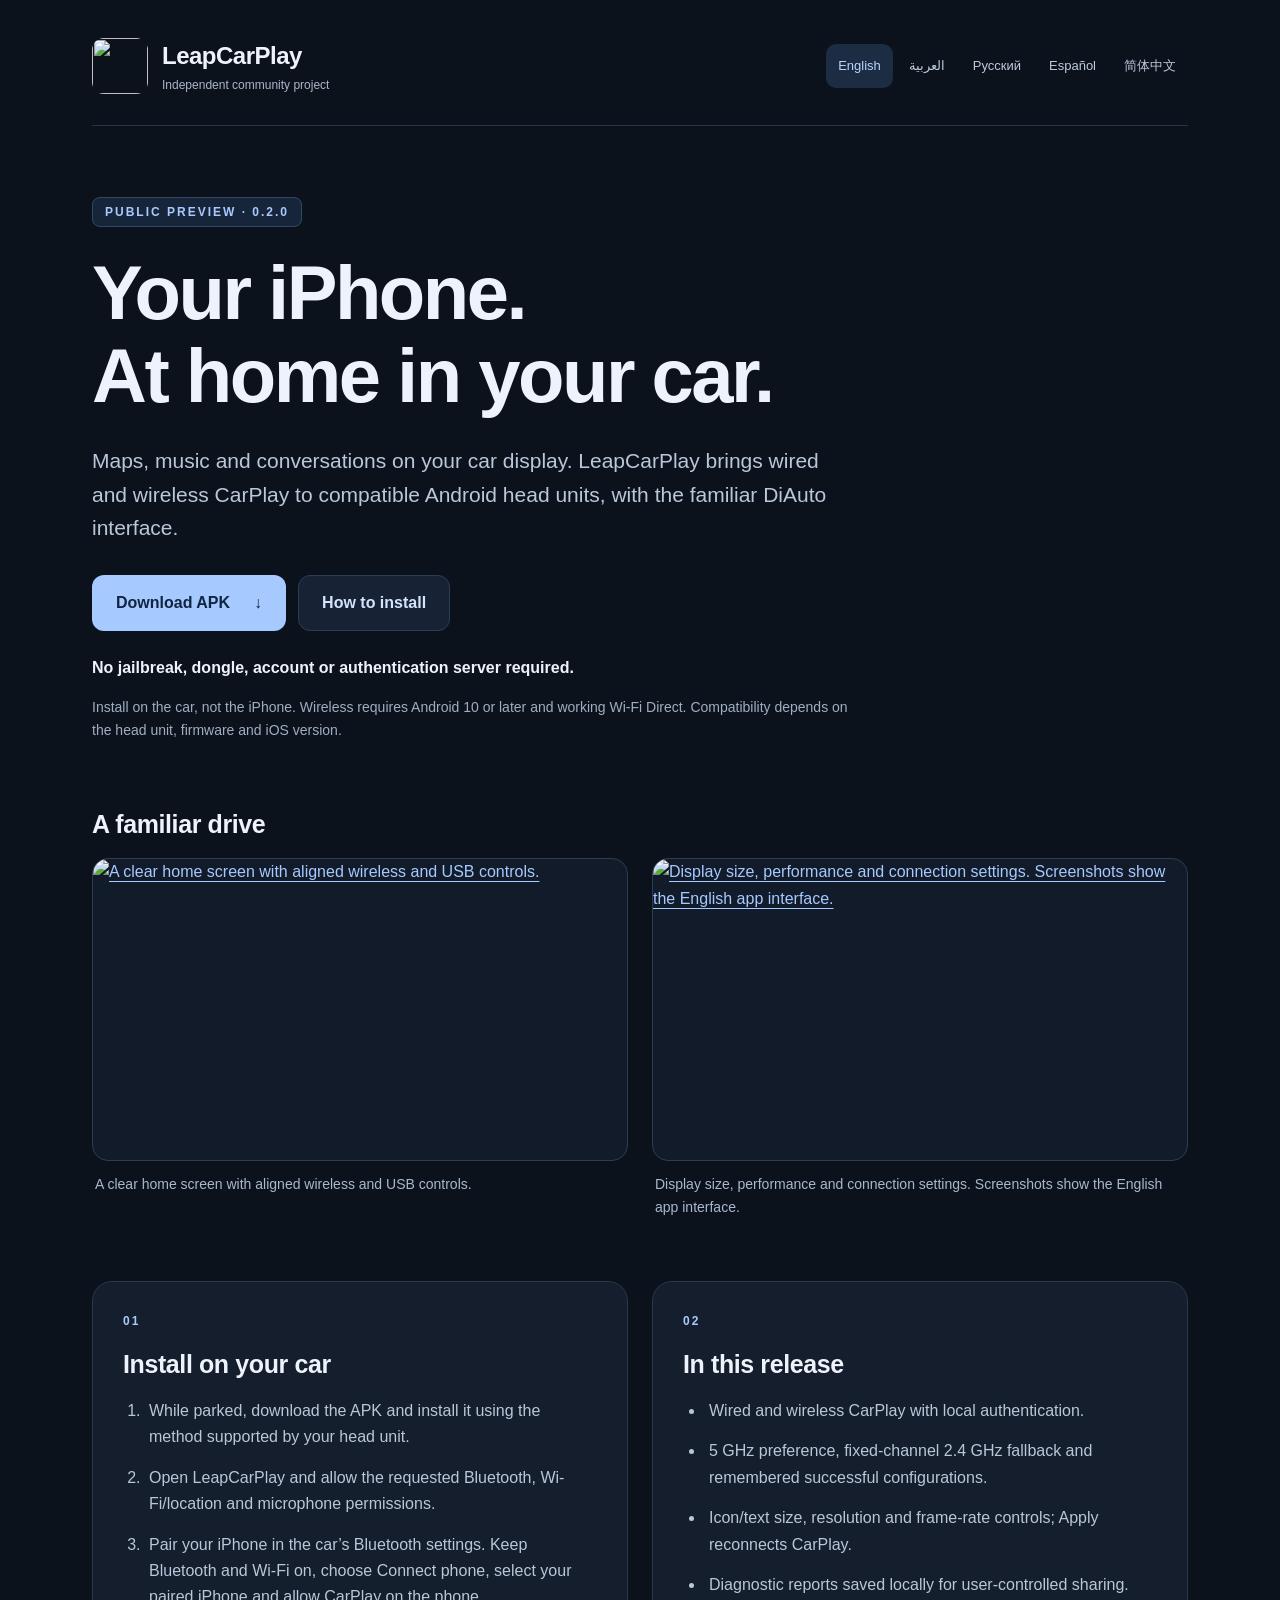
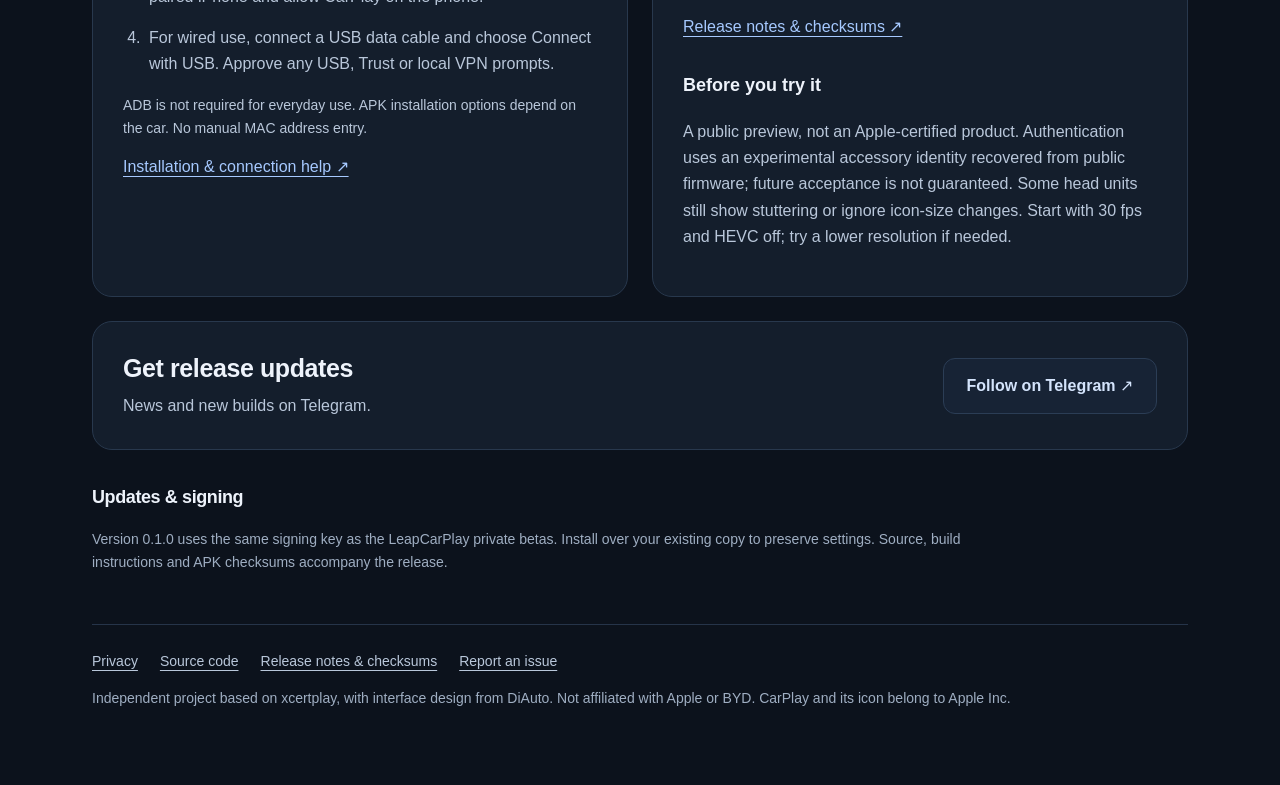
==== site/index.html @ 029c4979 "Rebrand fork as LeapCarPlay" ====
<!doctype html>
<html lang="en" dir="ltr"><head><meta charset="utf-8"><meta name="viewport" content="width=device-width,initial-scale=1">
<title>LeapCarPlay · Download APK</title><meta name="description" content="Maps, music and conversations on your car display. LeapCarPlay brings wired and wireless CarPlay to compatible Android head units, with the familiar DiAuto interface."><meta name="theme-color" content="#0c121c">
<link rel="icon" href="./assets/icon.png"><link rel="stylesheet" href="./assets/site.css"><link rel="canonical" href="https://shihabal3amri.github.io/DiPlay/"><link rel="alternate" hreflang="en" href="https://shihabal3amri.github.io/DiPlay/"><link rel="alternate" hreflang="ar" href="https://shihabal3amri.github.io/DiPlay/ar/"><link rel="alternate" hreflang="ru" href="https://shihabal3amri.github.io/DiPlay/ru/"><link rel="alternate" hreflang="es" href="https://shihabal3amri.github.io/DiPlay/es/"><link rel="alternate" hreflang="zh-Hans" href="https://shihabal3amri.github.io/DiPlay/zh-Hans/">
<meta property="og:title" content="LeapCarPlay — CarPlay for compatible Android head units"><meta property="og:description" content="No jailbreak, dongle, account or authentication server required."><meta property="og:image" content="https://shihabal3amri.github.io/DiPlay/assets/home.png"><meta property="og:url" content="https://shihabal3amri.github.io/DiPlay/"><meta property="og:type" content="website">
</head><body><main>
<header><a class="brand" href="./"><img src="./assets/icon.png" width="56" height="56" alt=""><span><strong>LeapCarPlay</strong><small>Independent community project</small></span></a><nav class="languages" aria-label="Language"><a href="./" lang="en" hreflang="en" dir="auto" aria-current="page">English</a><a href="./ar/" lang="ar" hreflang="ar" dir="auto">العربية</a><a href="./ru/" lang="ru" hreflang="ru" dir="auto">Русский</a><a href="./es/" lang="es" hreflang="es" dir="auto">Español</a><a href="./zh-Hans/" lang="zh-Hans" hreflang="zh-Hans" dir="auto">简体中文</a></nav></header>
<section class="hero"><span class="badge">PUBLIC PREVIEW · <bdi>0.2.0</bdi></span><h1>Your iPhone.<br>At home in your car.</h1><p class="intro">Maps, music and conversations on your car display. LeapCarPlay brings wired and wireless CarPlay to compatible Android head units, with the familiar DiAuto interface.</p><div class="actions"><a class="button" href="https://github.com/shihabal3amri/DiPlay/releases/download/v0.2.0/DiPlay-0.2.0.apk">Download APK <span aria-hidden="true">↓</span></a><a class="button secondary" href="#install">How to install</a></div><p class="promise">No jailbreak, dongle, account or authentication server required.</p><p class="note">Install on the car, not the iPhone. Wireless requires Android 10 or later and working Wi-Fi Direct. Compatibility depends on the head unit, firmware and iOS version.</p></section>
<section class="gallery"><h2>A familiar drive</h2><div class="screens"><figure><a href="./assets/home.png"><img src="./assets/home.png" width="1920" height="1080" loading="lazy" alt="A clear home screen with aligned wireless and USB controls."></a><figcaption>A clear home screen with aligned wireless and USB controls.</figcaption></figure><figure><a href="./assets/settings.png"><img src="./assets/settings.png" width="1920" height="1080" loading="lazy" alt="Display size, performance and connection settings. Screenshots show the English app interface."></a><figcaption>Display size, performance and connection settings. Screenshots show the English app interface.</figcaption></figure></div></section>
<div class="grid"><section class="card" id="install"><span class="eyebrow">01</span><h2>Install on your car</h2><ol><li>While parked, download the APK and install it using the method supported by your head unit.</li><li>Open LeapCarPlay and allow the requested Bluetooth, Wi-Fi/location and microphone permissions.</li><li>Pair your iPhone in the car’s Bluetooth settings. Keep Bluetooth and Wi-Fi on, choose Connect phone, select your paired iPhone and allow CarPlay on the phone.</li><li>For wired use, connect a USB data cable and choose Connect with USB. Approve any USB, Trust or local VPN prompts.</li></ol><p class="note">ADB is not required for everyday use. APK installation options depend on the car. No manual MAC address entry.</p><a href="https://github.com/shihabal3amri/DiPlay/blob/main/docs/INSTALL.md">Installation &amp; connection help ↗</a></section>
<section class="card"><span class="eyebrow">02</span><h2>In this release</h2><ul><li>Wired and wireless CarPlay with local authentication.</li><li>5 GHz preference, fixed-channel 2.4 GHz fallback and remembered successful configurations.</li><li>Icon/text size, resolution and frame-rate controls; Apply reconnects CarPlay.</li><li>Diagnostic reports saved locally for user-controlled sharing.</li></ul><a href="https://github.com/shihabal3amri/DiPlay/releases/tag/v0.2.0">Release notes &amp; checksums ↗</a><h3>Before you try it</h3><p>A public preview, not an Apple-certified product. Authentication uses an experimental accessory identity recovered from public firmware; future acceptance is not guaranteed. Some head units still show stuttering or ignore icon-size changes. Start with 30 fps and HEVC off; try a lower resolution if needed.</p></section></div>
<section class="card updates"><div><h2>Get release updates</h2><p>News and new builds on Telegram.</p></div><a class="button secondary" href="https://t.me/byd_localized">Follow on Telegram ↗</a></section>
<section class="signing"><h2>Updates &amp; signing</h2><p>Version 0.1.0 uses the same signing key as the LeapCarPlay private betas. Install over your existing copy to preserve settings. Source, build instructions and APK checksums accompany the release.</p></section>
<footer><nav><a href="https://github.com/shihabal3amri/DiPlay/blob/main/docs/PRIVACY.md">Privacy</a><a href="https://github.com/shihabal3amri/DiPlay">Source code</a><a href="https://github.com/shihabal3amri/DiPlay/releases/tag/v0.2.0">Release notes &amp; checksums</a><a href="https://github.com/shihabal3amri/DiPlay/issues">Report an issue</a></nav><p>Independent project based on xcertplay, with interface design from DiAuto. Not affiliated with Apple or BYD. CarPlay and its icon belong to Apple Inc.</p></footer>
</main></body></html>
---- site/assets/site.css ----
:root{color-scheme:dark;font-family:Inter,-apple-system,BlinkMacSystemFont,"Segoe UI",Arial,sans-serif;background:#0c121c;color:#eef3fb;font-synthesis:none}*{box-sizing:border-box}html{scroll-behavior:smooth}body{margin:0;line-height:1.65}main{max-width:1160px;margin:auto;padding:36px 32px}a{color:#a6c9ff;text-underline-offset:4px}a:focus-visible{outline:3px solid #a6c9ff;outline-offset:5px}header{display:flex;align-items:center;justify-content:space-between;gap:24px;flex-wrap:wrap;padding-bottom:30px;border-bottom:1px solid #263449}.brand{display:flex;align-items:center;gap:14px;text-decoration:none;color:inherit}.brand strong{font-size:24px;letter-spacing:-.5px}.brand small{display:block;color:#a8b7cb;font-size:12px}.languages{display:flex;flex-wrap:wrap;gap:4px}.languages a{font-size:13px;min-height:44px;display:flex;align-items:center;padding:8px 12px;border-radius:10px;text-decoration:none;color:#bdcadd}.languages a[aria-current]{background:#1b2c43;color:#b9d5ff}.hero{padding:72px 0 52px;max-width:850px}.badge,.eyebrow{font-size:12px;font-weight:700;letter-spacing:2px;color:#aacaff}.badge{padding:7px 12px;background:#17253a;border:1px solid #304766;border-radius:8px}h1{font-size:clamp(40px,6.5vw,76px);line-height:1.1;letter-spacing:-2.5px;margin:26px 0}h2{font-size:25px;line-height:1.3;letter-spacing:-.4px;margin:0 0 18px}h3{font-size:18px;margin-top:30px}.intro{font-size:21px;line-height:1.6;color:#b9c7db;max-width:740px}.actions{display:flex;gap:12px;flex-wrap:wrap;margin:30px 0 24px}.button{display:inline-flex;align-items:center;justify-content:center;gap:24px;background:#a6c9ff;color:#102542;border:1px solid transparent;border-radius:12px;padding:14px 23px;min-height:52px;text-decoration:none;font-weight:650}.button:hover{background:#bed8ff}.button.secondary{background:#172335;border-color:#2b3d55;color:#d4e4fc}.button.secondary:hover{background:#223650}.promise{font-size:16px;font-weight:600;margin-bottom:8px}.note{font-size:14px;color:#9faec2;max-width:760px}.gallery{margin-bottom:50px}.screens{display:grid;grid-template-columns:1fr 1fr;gap:24px}figure{margin:0;min-width:0}figure:first-child{grid-column:1/-1}figure img{width:100%;height:auto;display:block;border:1px solid #2c3d53;border-radius:16px;background:#121b29}figcaption{font-size:14px;color:#a8b8ce;padding:12px 3px}.grid{display:grid;grid-template-columns:1fr 1fr;gap:24px}.card{background:#141e2c;border:1px solid #28384d;border-radius:20px;padding:30px}.eyebrow{display:block;margin-bottom:16px}li{padding-inline-start:4px;margin-bottom:14px}ol,ul{padding-inline-start:22px;color:#b9c7da}.card p{color:#b9c7da}.updates{display:flex;align-items:center;justify-content:space-between;gap:28px;margin-top:24px}.updates h2{margin-bottom:8px}.updates p{margin:0}.updates .button{flex-shrink:0}.signing{padding:36px 0;max-width:900px}.signing h2{font-size:18px}.signing p,footer{font-size:14px;color:#9faec2}footer{border-top:1px solid #263449;padding:25px 0}footer nav{display:flex;flex-wrap:wrap;gap:22px}footer a{color:#b9c7da}html[dir=rtl] h1{letter-spacing:0;line-height:1.3}html[dir=rtl] .badge{letter-spacing:0}@media(max-width:700px){main{padding:24px 20px}.hero{padding:42px 0 30px}h1{letter-spacing:-1px}.intro{font-size:18px}.screens,.grid{grid-template-columns:1fr}.card{padding:24px}.updates{align-items:flex-start;flex-direction:column}header{gap:18px}.languages a{padding:8px 10px}.gallery{margin-bottom:32px}}@media(prefers-reduced-motion:reduce){html{scroll-behavior:auto}}

/* LeapCarPlay: two actual app screenshots, equal columns. */
figure:first-child{grid-column:auto}.brand img{border-radius:12px}html[dir=rtl] .eyebrow{letter-spacing:0}@media(max-width:700px){figure:first-child{grid-column:1/-1}}
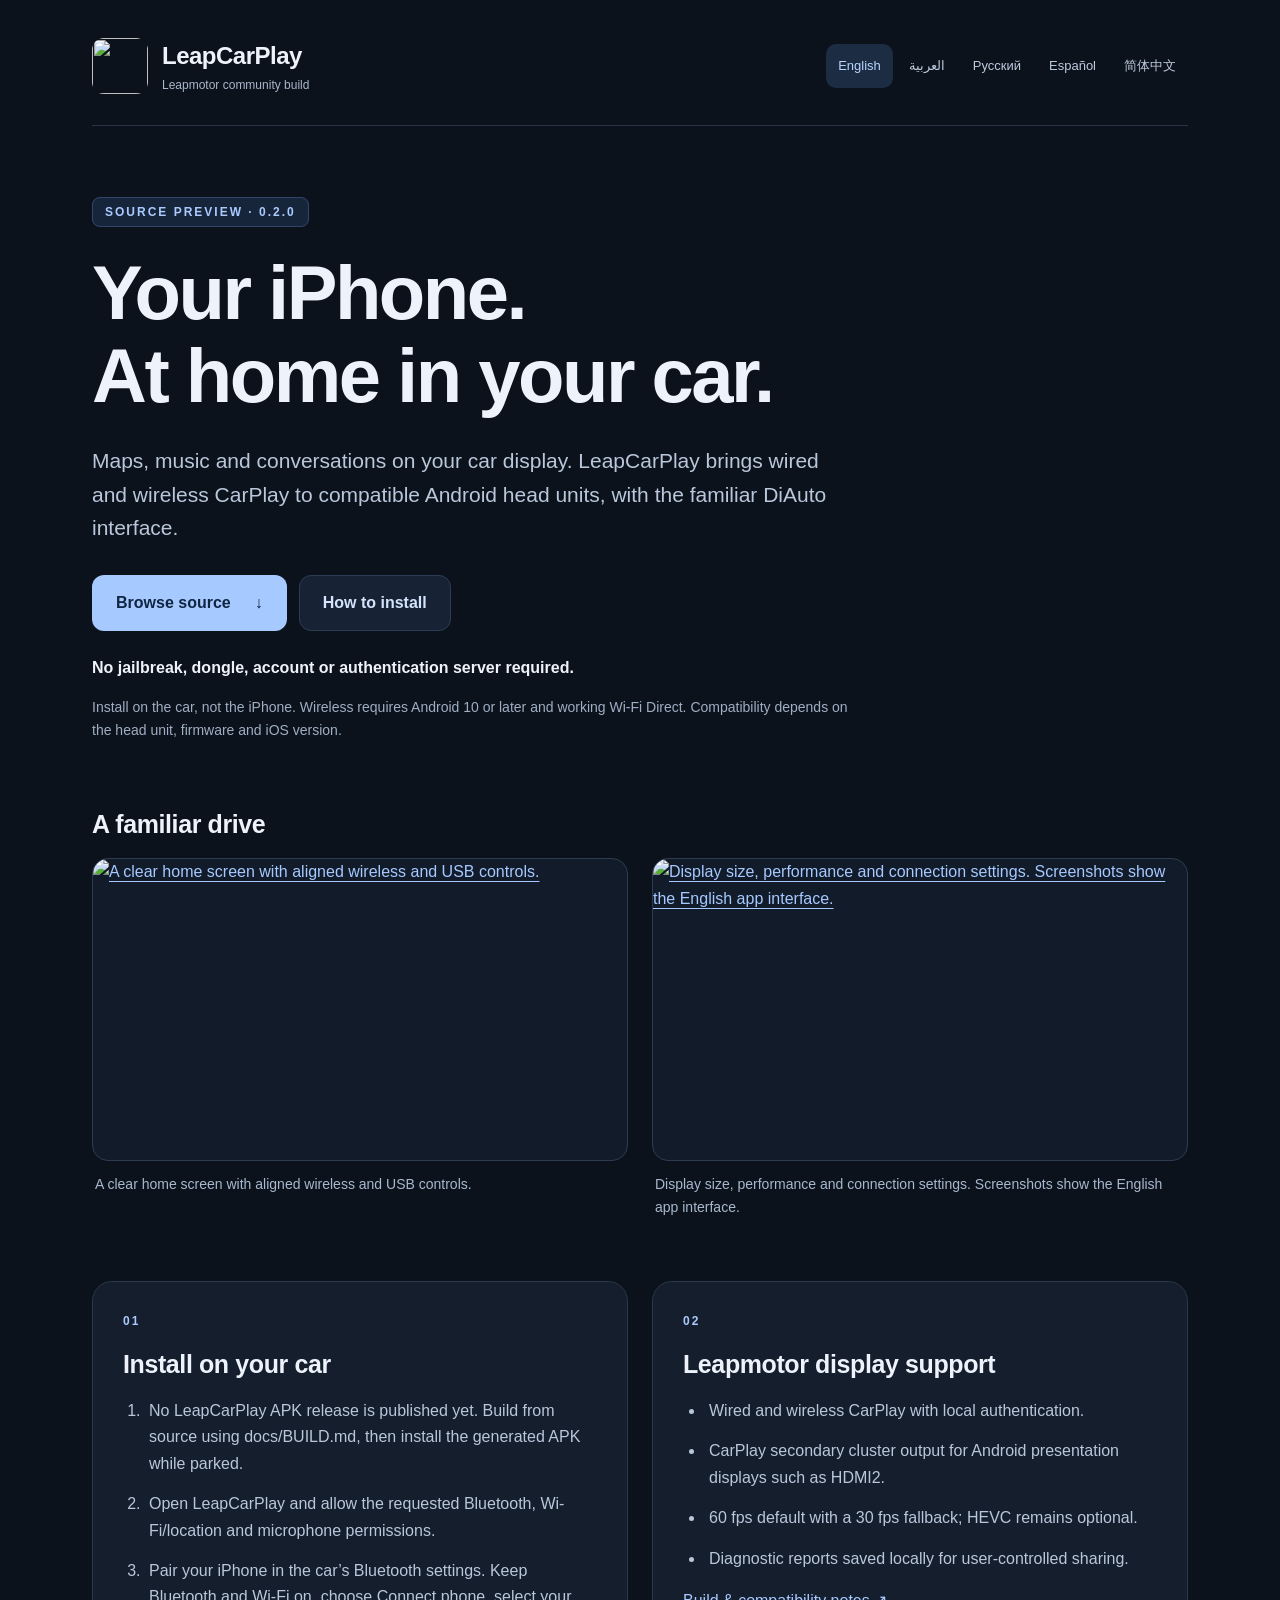
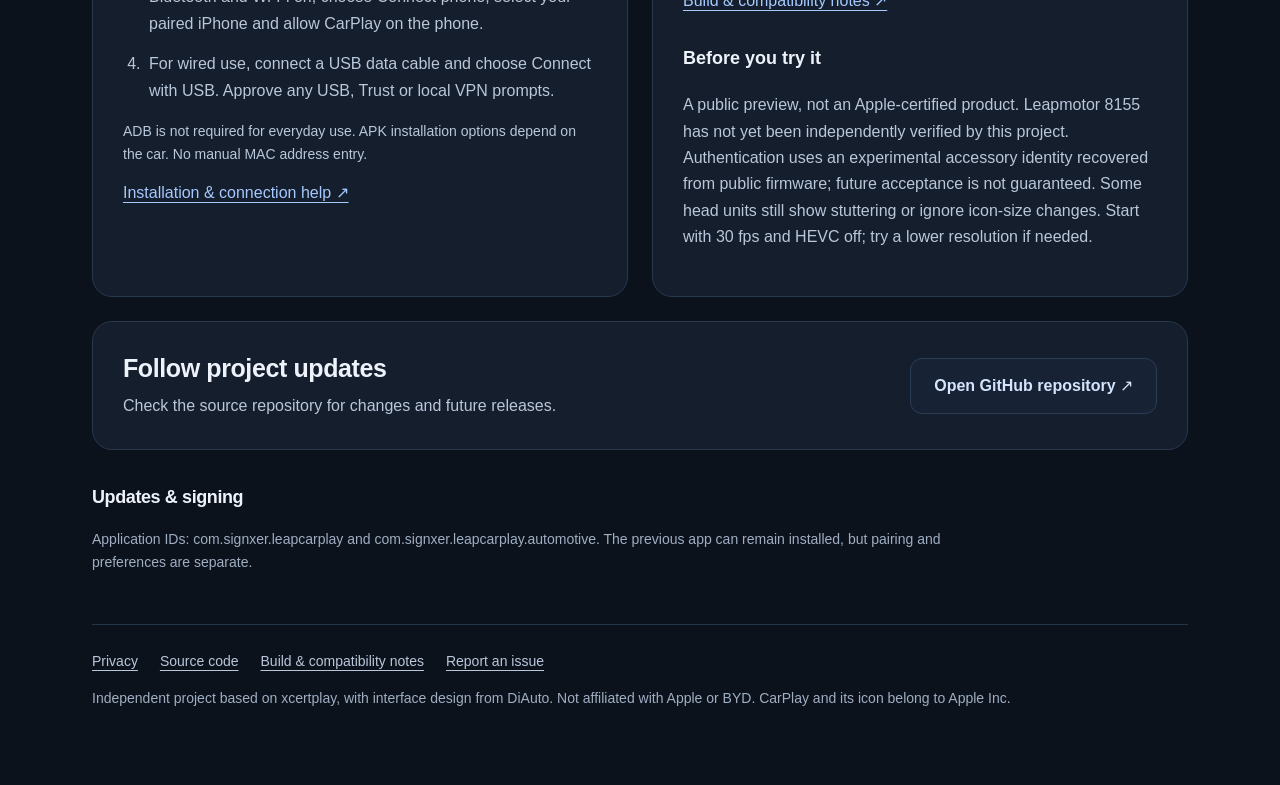
==== commit a2cf3bf7: "Optimize LeapCarPlay dual-display output" ====
--- a/site/index.html
+++ b/site/index.html
@@ -1,15 +1,15 @@
 <!doctype html>
 <html lang="en" dir="ltr"><head><meta charset="utf-8"><meta name="viewport" content="width=device-width,initial-scale=1">
-<title>LeapCarPlay · Download APK</title><meta name="description" content="Maps, music and conversations on your car display. LeapCarPlay brings wired and wireless CarPlay to compatible Android head units, with the familiar DiAuto interface."><meta name="theme-color" content="#0c121c">
-<link rel="icon" href="./assets/icon.png"><link rel="stylesheet" href="./assets/site.css"><link rel="canonical" href="https://shihabal3amri.github.io/DiPlay/"><link rel="alternate" hreflang="en" href="https://shihabal3amri.github.io/DiPlay/"><link rel="alternate" hreflang="ar" href="https://shihabal3amri.github.io/DiPlay/ar/"><link rel="alternate" hreflang="ru" href="https://shihabal3amri.github.io/DiPlay/ru/"><link rel="alternate" hreflang="es" href="https://shihabal3amri.github.io/DiPlay/es/"><link rel="alternate" hreflang="zh-Hans" href="https://shihabal3amri.github.io/DiPlay/zh-Hans/">
-<meta property="og:title" content="LeapCarPlay — CarPlay for compatible Android head units"><meta property="og:description" content="No jailbreak, dongle, account or authentication server required."><meta property="og:image" content="https://shihabal3amri.github.io/DiPlay/assets/home.png"><meta property="og:url" content="https://shihabal3amri.github.io/DiPlay/"><meta property="og:type" content="website">
+<title>LeapCarPlay · Browse source</title><meta name="description" content="Maps, music and conversations on your car display. LeapCarPlay brings wired and wireless CarPlay to compatible Android head units, with the familiar DiAuto interface."><meta name="theme-color" content="#0c121c">
+<link rel="icon" href="./assets/icon.png"><link rel="stylesheet" href="./assets/site.css"><link rel="canonical" href="https://signxer.github.io/leapcarplay/"><link rel="alternate" hreflang="en" href="https://signxer.github.io/leapcarplay/"><link rel="alternate" hreflang="ar" href="https://signxer.github.io/leapcarplay/ar/"><link rel="alternate" hreflang="ru" href="https://signxer.github.io/leapcarplay/ru/"><link rel="alternate" hreflang="es" href="https://signxer.github.io/leapcarplay/es/"><link rel="alternate" hreflang="zh-Hans" href="https://signxer.github.io/leapcarplay/zh-Hans/">
+<meta property="og:title" content="LeapCarPlay — CarPlay for compatible Android head units"><meta property="og:description" content="No jailbreak, dongle, account or authentication server required."><meta property="og:image" content="https://signxer.github.io/leapcarplay/assets/home.png"><meta property="og:url" content="https://signxer.github.io/leapcarplay/"><meta property="og:type" content="website">
 </head><body><main>
-<header><a class="brand" href="./"><img src="./assets/icon.png" width="56" height="56" alt=""><span><strong>LeapCarPlay</strong><small>Independent community project</small></span></a><nav class="languages" aria-label="Language"><a href="./" lang="en" hreflang="en" dir="auto" aria-current="page">English</a><a href="./ar/" lang="ar" hreflang="ar" dir="auto">العربية</a><a href="./ru/" lang="ru" hreflang="ru" dir="auto">Русский</a><a href="./es/" lang="es" hreflang="es" dir="auto">Español</a><a href="./zh-Hans/" lang="zh-Hans" hreflang="zh-Hans" dir="auto">简体中文</a></nav></header>
-<section class="hero"><span class="badge">PUBLIC PREVIEW · <bdi>0.2.0</bdi></span><h1>Your iPhone.<br>At home in your car.</h1><p class="intro">Maps, music and conversations on your car display. LeapCarPlay brings wired and wireless CarPlay to compatible Android head units, with the familiar DiAuto interface.</p><div class="actions"><a class="button" href="https://github.com/shihabal3amri/DiPlay/releases/download/v0.2.0/DiPlay-0.2.0.apk">Download APK <span aria-hidden="true">↓</span></a><a class="button secondary" href="#install">How to install</a></div><p class="promise">No jailbreak, dongle, account or authentication server required.</p><p class="note">Install on the car, not the iPhone. Wireless requires Android 10 or later and working Wi-Fi Direct. Compatibility depends on the head unit, firmware and iOS version.</p></section>
+<header><a class="brand" href="./"><img src="./assets/icon.png" width="56" height="56" alt=""><span><strong>LeapCarPlay</strong><small>Leapmotor community build</small></span></a><nav class="languages" aria-label="Language"><a href="./" lang="en" hreflang="en" dir="auto" aria-current="page">English</a><a href="./ar/" lang="ar" hreflang="ar" dir="auto">العربية</a><a href="./ru/" lang="ru" hreflang="ru" dir="auto">Русский</a><a href="./es/" lang="es" hreflang="es" dir="auto">Español</a><a href="./zh-Hans/" lang="zh-Hans" hreflang="zh-Hans" dir="auto">简体中文</a></nav></header>
+<section class="hero"><span class="badge">SOURCE PREVIEW · <bdi>0.2.0</bdi></span><h1>Your iPhone.<br>At home in your car.</h1><p class="intro">Maps, music and conversations on your car display. LeapCarPlay brings wired and wireless CarPlay to compatible Android head units, with the familiar DiAuto interface.</p><div class="actions"><a class="button" href="https://github.com/signxer/leapcarplay">Browse source <span aria-hidden="true">↓</span></a><a class="button secondary" href="#install">How to install</a></div><p class="promise">No jailbreak, dongle, account or authentication server required.</p><p class="note">Install on the car, not the iPhone. Wireless requires Android 10 or later and working Wi-Fi Direct. Compatibility depends on the head unit, firmware and iOS version.</p></section>
 <section class="gallery"><h2>A familiar drive</h2><div class="screens"><figure><a href="./assets/home.png"><img src="./assets/home.png" width="1920" height="1080" loading="lazy" alt="A clear home screen with aligned wireless and USB controls."></a><figcaption>A clear home screen with aligned wireless and USB controls.</figcaption></figure><figure><a href="./assets/settings.png"><img src="./assets/settings.png" width="1920" height="1080" loading="lazy" alt="Display size, performance and connection settings. Screenshots show the English app interface."></a><figcaption>Display size, performance and connection settings. Screenshots show the English app interface.</figcaption></figure></div></section>
-<div class="grid"><section class="card" id="install"><span class="eyebrow">01</span><h2>Install on your car</h2><ol><li>While parked, download the APK and install it using the method supported by your head unit.</li><li>Open LeapCarPlay and allow the requested Bluetooth, Wi-Fi/location and microphone permissions.</li><li>Pair your iPhone in the car’s Bluetooth settings. Keep Bluetooth and Wi-Fi on, choose Connect phone, select your paired iPhone and allow CarPlay on the phone.</li><li>For wired use, connect a USB data cable and choose Connect with USB. Approve any USB, Trust or local VPN prompts.</li></ol><p class="note">ADB is not required for everyday use. APK installation options depend on the car. No manual MAC address entry.</p><a href="https://github.com/shihabal3amri/DiPlay/blob/main/docs/INSTALL.md">Installation &amp; connection help ↗</a></section>
-<section class="card"><span class="eyebrow">02</span><h2>In this release</h2><ul><li>Wired and wireless CarPlay with local authentication.</li><li>5 GHz preference, fixed-channel 2.4 GHz fallback and remembered successful configurations.</li><li>Icon/text size, resolution and frame-rate controls; Apply reconnects CarPlay.</li><li>Diagnostic reports saved locally for user-controlled sharing.</li></ul><a href="https://github.com/shihabal3amri/DiPlay/releases/tag/v0.2.0">Release notes &amp; checksums ↗</a><h3>Before you try it</h3><p>A public preview, not an Apple-certified product. Authentication uses an experimental accessory identity recovered from public firmware; future acceptance is not guaranteed. Some head units still show stuttering or ignore icon-size changes. Start with 30 fps and HEVC off; try a lower resolution if needed.</p></section></div>
-<section class="card updates"><div><h2>Get release updates</h2><p>News and new builds on Telegram.</p></div><a class="button secondary" href="https://t.me/byd_localized">Follow on Telegram ↗</a></section>
-<section class="signing"><h2>Updates &amp; signing</h2><p>Version 0.1.0 uses the same signing key as the LeapCarPlay private betas. Install over your existing copy to preserve settings. Source, build instructions and APK checksums accompany the release.</p></section>
-<footer><nav><a href="https://github.com/shihabal3amri/DiPlay/blob/main/docs/PRIVACY.md">Privacy</a><a href="https://github.com/shihabal3amri/DiPlay">Source code</a><a href="https://github.com/shihabal3amri/DiPlay/releases/tag/v0.2.0">Release notes &amp; checksums</a><a href="https://github.com/shihabal3amri/DiPlay/issues">Report an issue</a></nav><p>Independent project based on xcertplay, with interface design from DiAuto. Not affiliated with Apple or BYD. CarPlay and its icon belong to Apple Inc.</p></footer>
+<div class="grid"><section class="card" id="install"><span class="eyebrow">01</span><h2>Install on your car</h2><ol><li>No LeapCarPlay APK release is published yet. Build from source using docs/BUILD.md, then install the generated APK while parked.</li><li>Open LeapCarPlay and allow the requested Bluetooth, Wi-Fi/location and microphone permissions.</li><li>Pair your iPhone in the car’s Bluetooth settings. Keep Bluetooth and Wi-Fi on, choose Connect phone, select your paired iPhone and allow CarPlay on the phone.</li><li>For wired use, connect a USB data cable and choose Connect with USB. Approve any USB, Trust or local VPN prompts.</li></ol><p class="note">ADB is not required for everyday use. APK installation options depend on the car. No manual MAC address entry.</p><a href="https://github.com/signxer/leapcarplay/blob/main/docs/INSTALL.md">Installation &amp; connection help ↗</a></section>
+<section class="card"><span class="eyebrow">02</span><h2>Leapmotor display support</h2><ul><li>Wired and wireless CarPlay with local authentication.</li><li>CarPlay secondary cluster output for Android presentation displays such as HDMI2.</li><li>60 fps default with a 30 fps fallback; HEVC remains optional.</li><li>Diagnostic reports saved locally for user-controlled sharing.</li></ul><a href="https://github.com/signxer/leapcarplay/blob/main/CHANGELOG.md">Build &amp; compatibility notes ↗</a><h3>Before you try it</h3><p>A public preview, not an Apple-certified product. Leapmotor 8155 has not yet been independently verified by this project. Authentication uses an experimental accessory identity recovered from public firmware; future acceptance is not guaranteed. Some head units still show stuttering or ignore icon-size changes. Start with 30 fps and HEVC off; try a lower resolution if needed.</p></section></div>
+<section class="card updates"><div><h2>Follow project updates</h2><p>Check the source repository for changes and future releases.</p></div><a class="button secondary" href="https://github.com/signxer/leapcarplay">Open GitHub repository ↗</a></section>
+<section class="signing"><h2>Updates &amp; signing</h2><p>Application IDs: com.signxer.leapcarplay and com.signxer.leapcarplay.automotive. The previous app can remain installed, but pairing and preferences are separate.</p></section>
+<footer><nav><a href="https://github.com/signxer/leapcarplay/blob/main/docs/PRIVACY.md">Privacy</a><a href="https://github.com/signxer/leapcarplay">Source code</a><a href="https://github.com/signxer/leapcarplay/blob/main/CHANGELOG.md">Build &amp; compatibility notes</a><a href="https://github.com/signxer/leapcarplay/issues">Report an issue</a></nav><p>Independent project based on xcertplay, with interface design from DiAuto. Not affiliated with Apple or BYD. CarPlay and its icon belong to Apple Inc.</p></footer>
 </main></body></html>
